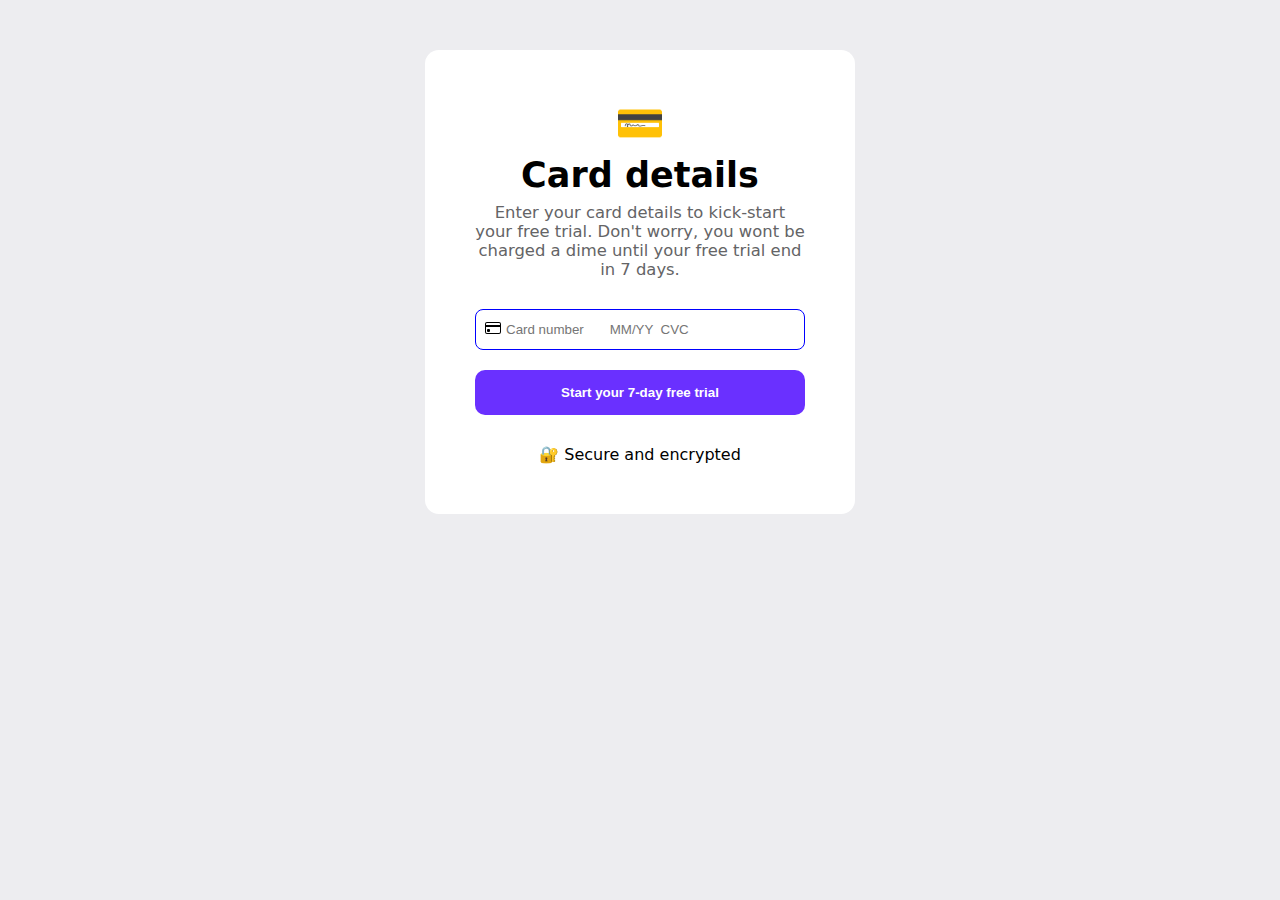
==== card4.html @ f341ca96 "resubmit assignment 1" ====
<!DOCTYPE html>
<html lang="en">

<head>
    <meta charset="UTF-8">
    <meta name="viewport" content="width=device-width, initial-scale=1.0">
    <title>Document</title>
    <link rel="stylesheet" href="style.css">


</head>

<body>
    <div class="card4 center">
        <div class="card4-icon">
            💳
        </div>
        <h1 class="card4-header">Card details</h1>
        <div class="card4-text">
            Enter your card details to kick-start your free trial. Don't worry, you wont be charged a dime until your
            free trial end in 7 days.
        </div>
        <div class="input-field">
            <input type="text" class="card4-input" placeholder="Card number       MM/YY  CVC">
            <div class="cc-icon">
                <svg xmlns="http://www.w3.org/2000/svg" width="16" height="16" fill="currentColor"
                    class="bi bi-credit-card" viewBox="0 0 16 16">
                    <path
                        d="M0 4a2 2 0 0 1 2-2h12a2 2 0 0 1 2 2v8a2 2 0 0 1-2 2H2a2 2 0 0 1-2-2zm2-1a1 1 0 0 0-1 1v1h14V4a1 1 0 0 0-1-1zm13 4H1v5a1 1 0 0 0 1 1h12a1 1 0 0 0 1-1z" />
                    <path d="M2 10a1 1 0 0 1 1-1h1a1 1 0 0 1 1 1v1a1 1 0 0 1-1 1H3a1 1 0 0 1-1-1z" />
                </svg>
            </div>
        </div>

        <button class="card4-btn">Start your 7-day free trial</button>
        <div class="card4-footer">🔐 Secure and encrypted</div>
    </div>
</body>

</html>
---- style.css ----
body{
    background-color: #EDEDF0;
    font-family: system-ui, -apple-system, BlinkMacSystemFont, 'Segoe UI', Roboto, Oxygen, Ubuntu, Cantarell, 'Open Sans', 'Helvetica Neue', sans-serif;
    /* font-family: ; */
    box-sizing: border-box;
}

.link-group{
    margin: 100px auto;
    width: 500px;
}

.card1{
    width: 350px;
    padding: 45px;
    margin: 50px auto;
    background-color: white;
    text-align: center;
    border-radius: 14px;
}
.card1-img{
    height: 300px;
}
.card1-input{
    width: 100%;
    margin-bottom: 15px;
    padding: 14px 16px;
    box-sizing: border-box;
    border-radius: 12px;
    border: 1px solid #6333FF;
}
.card1-btn{
    width: 100%;
    padding: 14px 16px;
    border:none;
    border-radius: 12px;
    background-color: #6333FF;
    color: white;
    font-weight: 600;
}
.card1-p{
    color:#646466;
    font-size: 18px;
    font-weight: 500;
    margin: 0;
}
span{
    color: black;
}
.card1-content{
    margin-bottom: 40px;
}
.card1-header{
    font-size: 40px;
    margin: 0;
}
input.card1-input:focus {
    outline: none;
    border: 2px solid blue;
}

.center{
    text-align: center;
}
/*--------Card 2*-----------*/
.card2{
    width: 300px;
    background-color: white;
    margin: 50px auto;
    padding: 30px;
    border-radius: 12px;

}
.btn-work{
    width: 100%;
    margin-bottom: 10px;
    padding: 10px;
    border: none;
    border-radius: 10px;
    display: flex;
    justify-content: space-between;
    align-items: center;
    background-color: white;
}

button.btn-work:hover{
    background-color: #EDEDF0 ;
}
button.btn-work:hover span.right-arrow{
    display: block;
}
.card2-header{
    font-size: 35px;
    margin: 0;
}
.card2-content{
    margin-bottom: 30px;
}
.card2-text{
    font-size: 15px;
    color: #818183;
    margin: 0;
}
.wave-icon{
    font-size: 40px;
}
.right-arrow{
    color:#A1A1A3;
    font-size: 20px;
    display: none;
}

/*------------ Card3 -----*/

.card3 {
    width: 320px;
    background-color: white;
    padding: 30px;
    margin: 50px auto;
    border-radius: 12px;
}

.card3-header {
 
    font-size: 35px;
    margin: 0px 0 8px 0;
}
.card3-icon{
    font-size: 36px;
    margin-bottom: 10px;
}
.card3-text {
    font-size: 15px;
    color: #646466;
    font-weight: 500;
    margin-bottom: 35px;
}
.card3-btn {
    width: 100%;
    padding: 12px;
    margin: 8px;
    border: none;
    display: flex;
    justify-content: space-between;
    align-items: center;
    background-color: white;
    font-size: 15px;
    border-radius: 10px;
}
.card3-footer-text {
    font-size: 12.8px;
    color: #A1A1A3;
    width: 270px;
    margin: 0 13px;
}
button.card3-btn:hover {
    background-color: #F3F3F5;
}
button.card3-btn:hover span.right-arrow {
    display: block;
}



/*----------------- Card 4 -----------------*/

.card4{
    background-color: white;
    width: 330px;
    padding: 50px;
    margin: 50px auto;
    border-radius: 14px;
}
.card4-icon{
    font-size: 40px;
}
.card4-header{
    font-size: 35px;
    margin: 8px 0 8px 0;
}
.card4-text{
    font-size: 16.4px;
    margin-bottom: 30px;
    color: #646466;
    font-weight: 500;
}
.card4-input{
    width: 100%;
    padding: 12px 16px;
    margin-bottom: 20px;
    outline: none;
    border-radius: 8px;
    border: 1px solid blue;
    box-sizing: border-box;
}

.card4-btn{
    width: 100%;
    padding: 15px;
    color: white;
    background-color: #6A30FF;
    border: none;
    border-radius: 10px;
    font-weight: 600;
    margin-bottom: 30px;
}
.input-field{
    position: relative;
}
.cc-icon {
    position: absolute;
    top: 11px;
    left: 10px;
    text-align: center;
    /* transform: translate(-50%, -50%); */
}
input.card4-input {
    padding-left: 30px;
}
input.card4-input:focus {
    border: 2px solid blue;
}

/*------Card 5 ----------*/
.card5{
    width: 340px;
    background-color: white;
    padding: 50px;
    margin: 50px auto;
    border-radius: 20px;
}
.building{
    font-size: 35px;
}
.card5-header{
    margin: 8px 0;
    font-size: 35px;
}
.card5-text{
    margin: 0 0 20px 0;
    color: #5a5757;
    font-weight: 500; 
}
.card5-input-grp{
    display: flex;
    flex-direction: column-reverse;
    /* gap: 20px; */
    /* margin-bottom: 10px; */
    padding: 10px 0;
}
.card5-label{
    margin-bottom: 10px;
    color: #A1A1A3;
    font-weight: 500;
}
.card5-input{
    padding: 12px 16px;
    outline-color: none;
    outline: none;
    border: 2px solid #E4E4E4;
    border-radius: 8px;
    font-size: 15px;
}
.card5-input:focus {
    border: 2px solid blue;
}
select#industry:focus ~label, input#company:focus ~ label, select#role:focus ~label,select#size:focus ~label {
    color: blue;
}
.card5-btn{
    width: 100%;
    padding: 12px;
    background-color: blue;
    color: white;
    font-size: 15px;
    font-weight: 500;
    border: none;
    border-radius: 12px;
    margin-top: 10px;
}
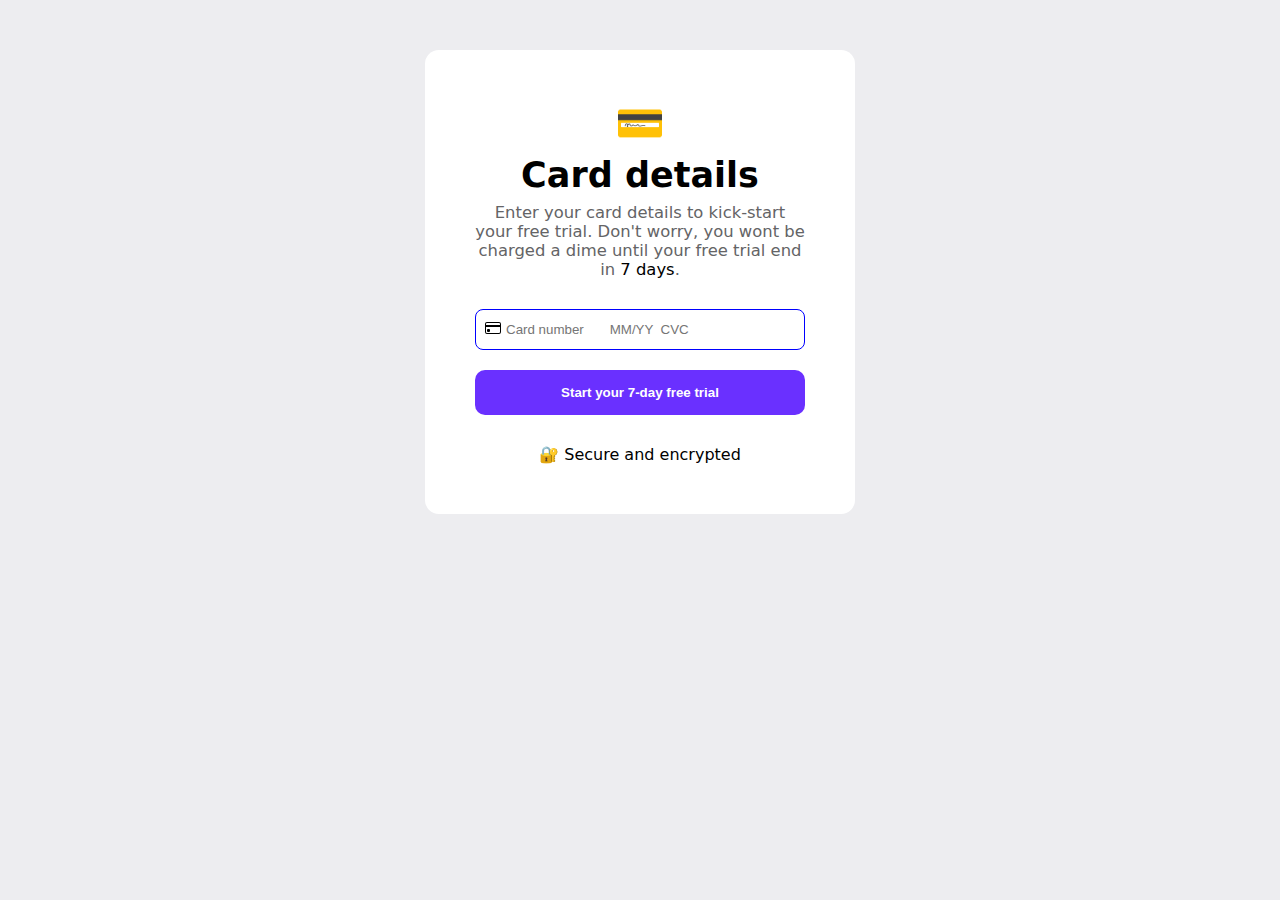
==== commit aec83376: "final version" ====
--- a/card4.html
+++ b/card4.html
@@ -18,7 +18,7 @@
         <h1 class="card4-header">Card details</h1>
         <div class="card4-text">
             Enter your card details to kick-start your free trial. Don't worry, you wont be charged a dime until your
-            free trial end in 7 days.
+            free trial end in <span id="card4-span">7 days</span>.
         </div>
         <div class="input-field">
             <input type="text" class="card4-input" placeholder="Card number       MM/YY  CVC">
--- a/style.css
+++ b/style.css
@@ -220,7 +220,9 @@
 input.card4-input:focus {
     border: 2px solid blue;
 }
-
+#card4-span{
+    color: black;
+}
 /*------Card 5 ----------*/
 .card5{
     width: 340px;
